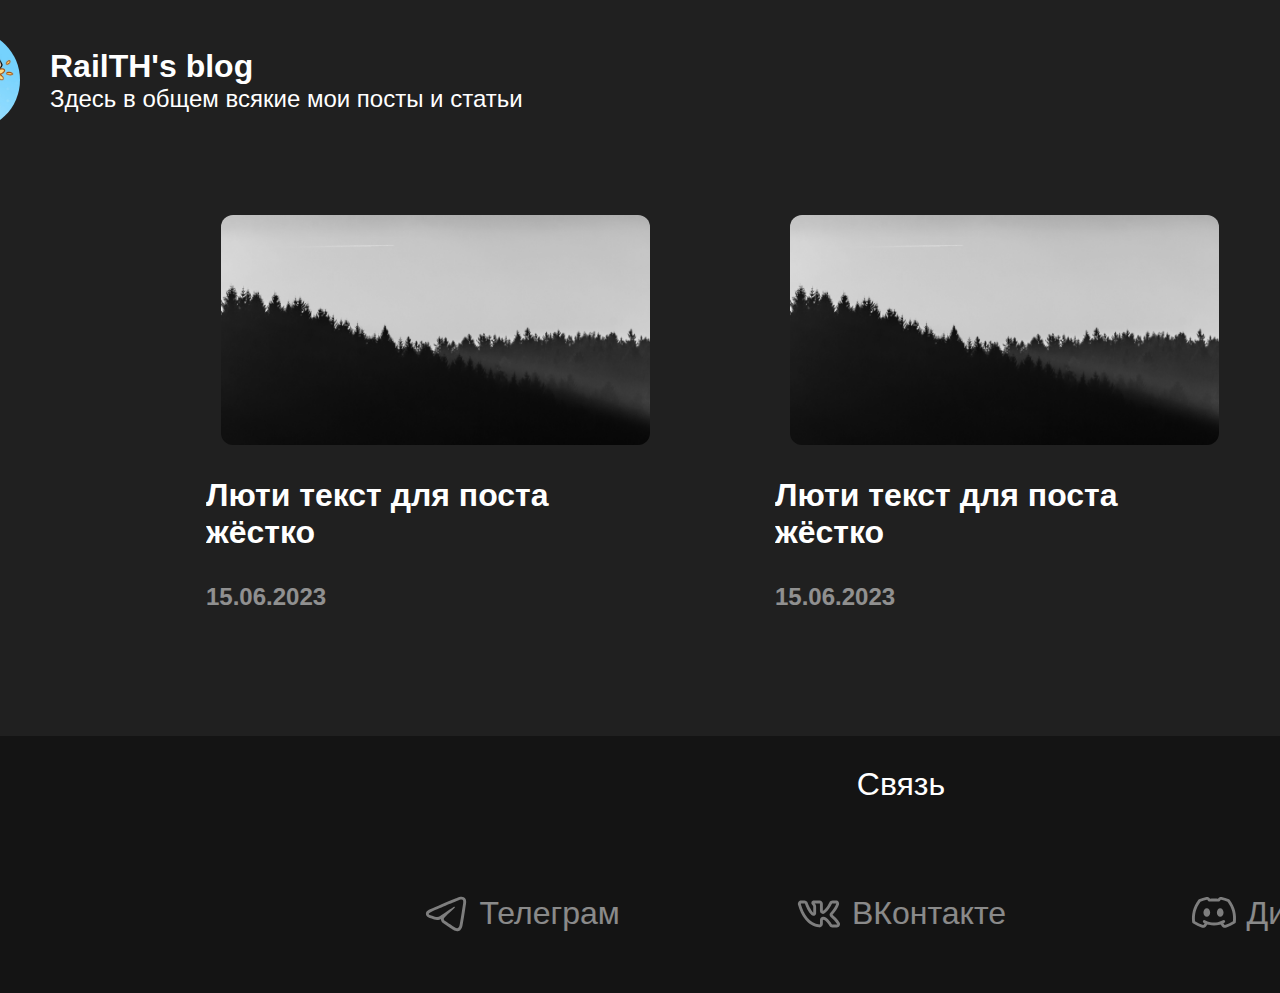
==== index.html @ 8813af27 "Абеме" ====
<!DOCTYPE html>
<html lang="en">
<head>
    <meta charset="UTF-8">
    <meta name="viewport" content="width=device-width, initial-scale=1.0">
    <title>RailTH's blog</title>
    <link rel="stylesheet" href="style.css">
</head>
<body>
    <header>
        <img src="img/r4BJJCx2vfQ.jpg" alt="characterAvatar">
        <div>
            <h1>
                <a href="index.html">
                    RailTH's blog
                </a>
            </h1>
            <h2>
                Здесь в общем всякие мои посты и статьи
            </h2>
        </div>
    </header>
    <main class="indexContent">
        <section>
            <a href="articlePage_1.html" target="_blank" class="article">
                <div class="imgContainer"></div>
                <div>
                    <h3>
                        Люти текст для поста жёстко
                    </h3>
                    <time datetime="2023-06-15">15.06.2023</time>
                </div>
            </a>
            <a href="" target="_blank" class="article">
                <div class="imgContainer"></div>
                <div>
                    <h3>
                        Люти текст для поста жёстко
                    </h3>
                    <time datetime="2023-06-15">15.06.2023</time>
                </div>
            </a>
        </section>
    </main>
    <footer>
        <section class="footerContainer">
            <div class="footerHeader">
                Связь
            </div>
            <section class="socialLinks_container">
                <a href="" class="socialLinks">
                    <svg xmlns="http://www.w3.org/2000/svg" viewBox="0 0 48 48" width="46" height="46" class="ico">
                        <path d="M39.175,10.016c1.687,0,2.131,1.276,1.632,4.272c-0.571,3.426-2.216,14.769-3.528,21.83 c-0.502,2.702-1.407,3.867-2.724,3.867c-0.724,0-1.572-0.352-2.546-0.995c-1.32-0.872-7.984-5.279-9.431-6.314 c-1.32-0.943-3.141-2.078-0.857-4.312c0.813-0.796,6.14-5.883,10.29-9.842c0.443-0.423,0.072-1.068-0.42-1.068 c-0.112,0-0.231,0.034-0.347,0.111c-5.594,3.71-13.351,8.859-14.338,9.53c-0.987,0.67-1.949,1.1-3.231,1.1 c-0.655,0-1.394-0.112-2.263-0.362c-1.943-0.558-3.84-1.223-4.579-1.477c-2.845-0.976-2.17-2.241,0.593-3.457 c11.078-4.873,25.413-10.815,27.392-11.637C36.746,10.461,38.178,10.016,39.175,10.016 M39.175,7.016L39.175,7.016 c-1.368,0-3.015,0.441-5.506,1.474L33.37,8.614C22.735,13.03,13.092,17.128,6.218,20.152c-1.074,0.473-4.341,1.91-4.214,4.916 c0.054,1.297,0.768,3.065,3.856,4.124l0.228,0.078c0.862,0.297,2.657,0.916,4.497,1.445c1.12,0.322,2.132,0.478,3.091,0.478 c1.664,0,2.953-0.475,3.961-1.028c-0.005,0.168-0.001,0.337,0.012,0.507c0.182,2.312,1.97,3.58,3.038,4.338l0.149,0.106 c1.577,1.128,8.714,5.843,9.522,6.376c1.521,1.004,2.894,1.491,4.199,1.491c2.052,0,4.703-1.096,5.673-6.318 c0.921-4.953,1.985-11.872,2.762-16.924c0.331-2.156,0.603-3.924,0.776-4.961c0.349-2.094,0.509-4.466-0.948-6.185 C42.208,7.875,41.08,7.016,39.175,7.016L39.175,7.016z" fill="#E7E7E7" class="path"/>
                    </svg>
                    Телеграм
                </a>
                <a href="" class="socialLinks">
                    <svg xmlns="http://www.w3.org/2000/svg" viewBox="0 0 48 48" width="46" height="46" class="ico">
                        <path d="M5.4355469 10.957031C3.1940971 10.957031 1.4873184 13.161086 2.1054688 15.328125C3.7149365 20.976871 6.1008234 26.508318 9.6621094 30.857422C13.223395 35.206526 18.039918 38.358951 24.199219 38.984375C26.249401 39.19239 28.017578 37.521139 28.017578 35.494141L28.017578 31.447266C28.017578 31.194748 28.190043 31.015308 28.386719 31.009766C28.423139 31.008896 28.452253 31.007813 28.470703 31.007812C29.178043 31.007812 30.631501 31.893981 31.908203 33.271484C33.184905 34.648988 34.314098 36.354273 34.857422 37.298828L34.857422 37.300781C35.472179 38.36767 36.617685 39.011719 37.835938 39.011719L42.708984 39.011719C45.135955 39.013519 46.759978 36.271923 45.572266 34.148438C43.707529 30.813171 39.987356 27.514403 38.126953 25.869141C41.535533 22.126008 43.795468 18.046772 44.796875 15.341797C45.552594 13.298086 43.994375 10.998047 41.796875 10.998047L38.318359 10.998047C36.806296 10.998047 35.396532 11.734785 34.820312 12.914062C32.113082 18.46169 29.699958 20.499254 28 21.966797L28 14.439453C28 12.561528 26.441788 11.013274 24.570312 11.009766L18.478516 11C16.538627 10.9976 15.335757 13.393494 16.498047 14.947266L17.673828 16.521484L17.675781 16.525391C17.877299 16.791881 17.984375 17.111197 17.984375 17.439453L17.984375 17.441406L18.007812 23.71875C15.584865 21.163426 12.952504 15.750557 12.158203 13.335938L12.158203 13.333984C11.694311 11.923494 10.359752 10.971123 8.8867188 10.966797L8.8847656 10.966797L5.4375 10.957031L5.4355469 10.957031 z M 5.4355469 13.957031L8.8789062 13.966797C9.0905592 13.967299 9.246215 14.081502 9.3085938 14.271484C10.294883 17.27072 12.886252 22.985249 16.171875 26.185547C17.025083 27.016776 18.277358 27.185277 19.248047 26.791016C20.218736 26.396755 21.009766 25.37501 21.009766 24.175781L21.009766 24.173828L20.984375 17.439453C20.984375 16.45867 20.663301 15.504844 20.074219 14.722656L20.072266 14.71875L19.535156 14.001953L24.564453 14.009766C24.827025 14.010278 25 14.181378 25 14.439453L25 22.042969C25 24.477717 28.066371 25.876634 29.910156 24.285156L29.912109 24.285156C31.602179 22.825279 34.592869 20.21974 37.515625 14.230469C37.583405 14.091748 37.524425 13.998047 38.318359 13.998047L41.796875 13.998047C41.999375 13.998047 42.058703 14.094497 41.982422 14.300781C41.131592 16.59902 38.960826 20.606819 35.742188 24.074219C34.750126 25.143099 34.79055 26.909155 35.912109 27.902344C37.670254 29.457435 41.507421 33.025544 42.953125 35.611328C43.085413 35.847842 42.985964 36.011922 42.710938 36.011719L37.835938 36.011719C37.668189 36.011719 37.530274 35.929849 37.457031 35.802734C36.807355 34.673289 35.615923 32.857918 34.109375 31.232422C32.602827 29.606926 30.809363 28.007812 28.470703 28.007812C28.404443 28.007812 28.350188 28.008705 28.308594 28.009766L28.304688 28.009766L28.302734 28.009766C26.44141 28.062226 25.017578 29.641784 25.017578 31.447266L25.017578 35.494141C25.017578 35.805142 24.777771 36.027985 24.501953 36C19.178253 35.459424 15.165636 32.844427 11.982422 28.957031C8.7992078 25.069635 6.5257666 19.895114 4.9902344 14.505859C4.9043844 14.204898 5.0889964 13.957031 5.4355469 13.957031 z" fill="#E7E7E7" class="path"/>
                    </svg>
                    ВКонтакте
                </a>
                <a href="" class="socialLinks">
                    <svg xmlns="http://www.w3.org/2000/svg" viewBox="0 0 48 48" width="46" height="46" class="ico">
                        <path d="M16.671875 7.2148438C16.486405 7.2190874 16.299581 7.2386152 16.113281 7.2734375C13.574331 7.7479578 10.975933 8.649134 8.3554688 9.7148438 A 1.50015 1.50015 0 0 0 7.7226562 10.201172C2.0175326 17.763657 0.3684573 25.710581 1.2402344 33.605469 A 1.50015 1.50015 0 0 0 1.9570312 34.726562C5.0443136 36.584848 8.2440569 38.215846 11.642578 39.337891C13.115662 39.823695 14.751851 39.27377 15.628906 37.992188L17.027344 35.945312C17.581741 36.085368 18.144758 36.213605 18.714844 36.328125C20.410438 36.733685 22.175039 36.957031 23.988281 36.957031C25.981196 36.957031 27.915944 36.694149 29.763672 36.207031C30.150613 36.12236 30.537903 36.039741 30.917969 35.943359L32.390625 38.035156C33.27394 39.291311 34.892743 39.826103 36.349609 39.345703C39.756167 38.223569 42.960978 36.588499 46.054688 34.726562 A 1.50015 1.50015 0 0 0 46.773438 33.605469C47.6452 25.71071 45.995291 17.763742 40.289062 10.201172 A 1.50015 1.50015 0 0 0 39.658203 9.7148438C37.037148 8.6478745 34.438942 7.7478833 31.900391 7.2734375C30.408472 6.9945742 28.892989 7.7176076 28.173828 9.0546875L28.15625 9.0878906C26.973043 8.9716886 25.763955 8.862565 24.005859 8.9023438C22.246769 8.8617578 21.039043 8.9711398 19.855469 9.0878906L19.837891 9.0546875C19.208719 7.8862268 17.970165 7.1851384 16.671875 7.2148438 z M 16.826172 10.216797C16.982233 10.235833 17.117055 10.3276 17.197266 10.476562L17.660156 11.335938 A 1.50015 1.50015 0 0 0 19.175781 12.111328C20.401057 11.950157 21.866217 11.849961 23.970703 11.900391 A 1.50015 1.50015 0 0 0 24.041016 11.900391C26.144782 11.850921 27.611838 11.951001 28.837891 12.111328 A 1.50015 1.50015 0 0 0 30.353516 11.335938L30.814453 10.476562C30.919293 10.281643 31.127575 10.18152 31.347656 10.222656C33.443438 10.61435 35.747401 11.417301 38.115234 12.363281C42.996223 18.995645 44.42905 25.642641 43.8125 32.535156C41.062959 34.147542 38.284264 35.549515 35.410156 36.496094C35.193022 36.567694 34.974435 36.496392 34.84375 36.310547L33.742188 34.746094C34.104612 34.573012 34.464659 34.394563 34.816406 34.203125 A 1.50015 1.50015 0 1 0 33.382812 31.568359C31.734964 32.4652 29.951905 33.12537 28.074219 33.523438C26.764025 33.745094 25.40575 33.885414 23.978516 33.914062C22.625605 33.886829 21.326145 33.761688 20.072266 33.560547C18.131495 33.167227 16.290693 32.492226 14.59375 31.568359 A 1.50015 1.50015 0 0 0 13.876953 31.375 A 1.50015 1.50015 0 0 0 13.160156 34.203125C13.506722 34.391805 13.86178 34.567432 14.21875 34.738281L13.152344 36.298828C13.023796 36.486666 12.802248 36.561303 12.583984 36.490234C9.7179766 35.544001 6.9431409 34.144986 4.2011719 32.537109C3.5842436 25.643997 5.0177769 18.996357 9.8984375 12.363281C12.266754 11.417839 14.568689 10.614274 16.664062 10.222656C16.719464 10.212301 16.774152 10.210452 16.826172 10.216797 z M 30.488281 18.966797C28.580281 18.966797 27.009766 21.007281 27.009766 23.488281C27.009766 25.969281 28.580281 28.009766 30.488281 28.009766C32.396281 28.009766 33.966797 25.969281 33.966797 23.488281C33.966797 21.007281 32.396281 18.966797 30.488281 18.966797 z M 16.488281 18.992188C14.562281 18.992188 12.976563 21.022281 12.976562 23.488281C12.976562 25.954281 14.562281 27.982422 16.488281 27.982422C18.414281 27.982422 19.998047 25.954281 19.998047 23.488281C19.998047 21.022281 18.414281 18.992187 16.488281 18.992188 z" fill="#E7E7E7" class="path"/>
                    </svg>
                    Дискорд
                </a>
            </section>
        </section>
    </footer>
</body>
</html>
---- style.css ----
body {
    margin: 0;
    background-color: #202020;
    display: flex;
    flex-direction: column;
    align-items: center;
    font-family: 'Open Sans', sans-serif;
    color: white;
}

header {
    display: flex;
    align-items: center;
    gap: 30px;
    width: 1440px;
    padding: 30px 30px 0 30px;
}

header img {
    border-radius: 50%;
    width: 100px;
    transition: 0.2s;
    cursor: pointer;
}

header img:hover {
    transform: scale(1.05);
}

h1 {
    font-size: 32px;
    margin: 0;
}

h2 {
    font-size: 24px;
    font-weight: 500;
    margin: 0;
}

.indexContent {
    height: 100%;
    width: 1440px;
    display: flex;
    flex-direction: column;
    align-items: center;
    gap: 60px;
    align-self: stretch;
    margin-left: auto;
    margin-right: auto;
    margin-top: 60px;
}

.articleContent {
    width: 1440px;
    margin-left: auto;
    margin-right: auto;
    display: flex;
    flex-direction: column;
    align-items: center;
    align-self: stretch;
}

.articleContent img {
    width: 100%;
    border-radius: 30px;
    margin: 30px 0 30px 0;
}

section {
    display: flex;
    justify-content: center;
    align-items: center;
    gap: 60px;
    flex: 1 0 0;
    align-self: stretch;
    padding: 0px 181px;
}

.article {
    display: flex;
    padding: 25px;
    flex-direction: column;
    justify-content: center;
    align-items: center;
    flex: 1 0 0;
    align-self: stretch;
    transition: 0.2s;
    cursor: pointer;
}

a {
    color: white;
    text-decoration: none;
}

.imgContainer {
    display: flex;
    width: 429px;
    height: 230px;
    background-image: url(img/1675449474_gas-kvas-com-p-fonovie-risunki-dlya-rabochego-stola-minim-10.jpg);
    background-size: cover;
    border-radius: 12px;
    background-repeat: no-repeat;
    align-self: stretch;
    margin-left: auto;
    margin-right: auto;
}

.article:hover {
    background-color: #3D3D3D;
    border-radius: 30px;
}

h3 {
    display: -webkit-box;
    -webkit-box-orient: vertical;
    -webkit-line-clamp: 2;
    align-self: stretch;
    overflow: hidden;
    text-overflow: ellipsis;
    font-style: normal;
    font-weight: 600;
    line-height: normal;
    font-size: 32px;
}

time {
    font-size: 24px;
    font-style: normal;
    font-weight: 600;
    line-height: normal;
    opacity: 0.5;
}

h4 {
    width: 100%;
    font-size: 64px;
    margin: 0 0 30px 0;
}

h5 {
    width: 100%;
    font-size: 32px;
    margin: 0 0 30px 0;
}

p {
    width: 100%;
    font-size: 24px;
    opacity: 0.8;
    margin: 0 0 30px 0;
}

footer {
    display: flex;
    flex-direction: column;
    justify-content: center;
    align-items: center;
    gap: 10px;
    flex: 1 0 0;
    align-self: stretch;
    background-color: #141414;
    position: relative;
    bottom: 0;
    margin-top: 100px;
    width: 100%;
}

.footerHeader {
    font-size: 32px;
}

.footerContainer {
    display: flex;
    flex-direction: column;
    width: 1440px;
    margin-top: 30px;
    margin-bottom: 30px;
}

.socialLinks {
    display: flex;
    padding: 27px 0px;
    justify-content: center;
    align-items: center;
    gap: 10px;
    flex: 1 0 0;
    align-self: stretch;
    opacity: 0.5;
    transition: 0.2s;
    font-size: 32px;
}

.socialLinks:hover {
    opacity: 1;
    border-radius: 30px;
    background-color: #3D3D3D;
}
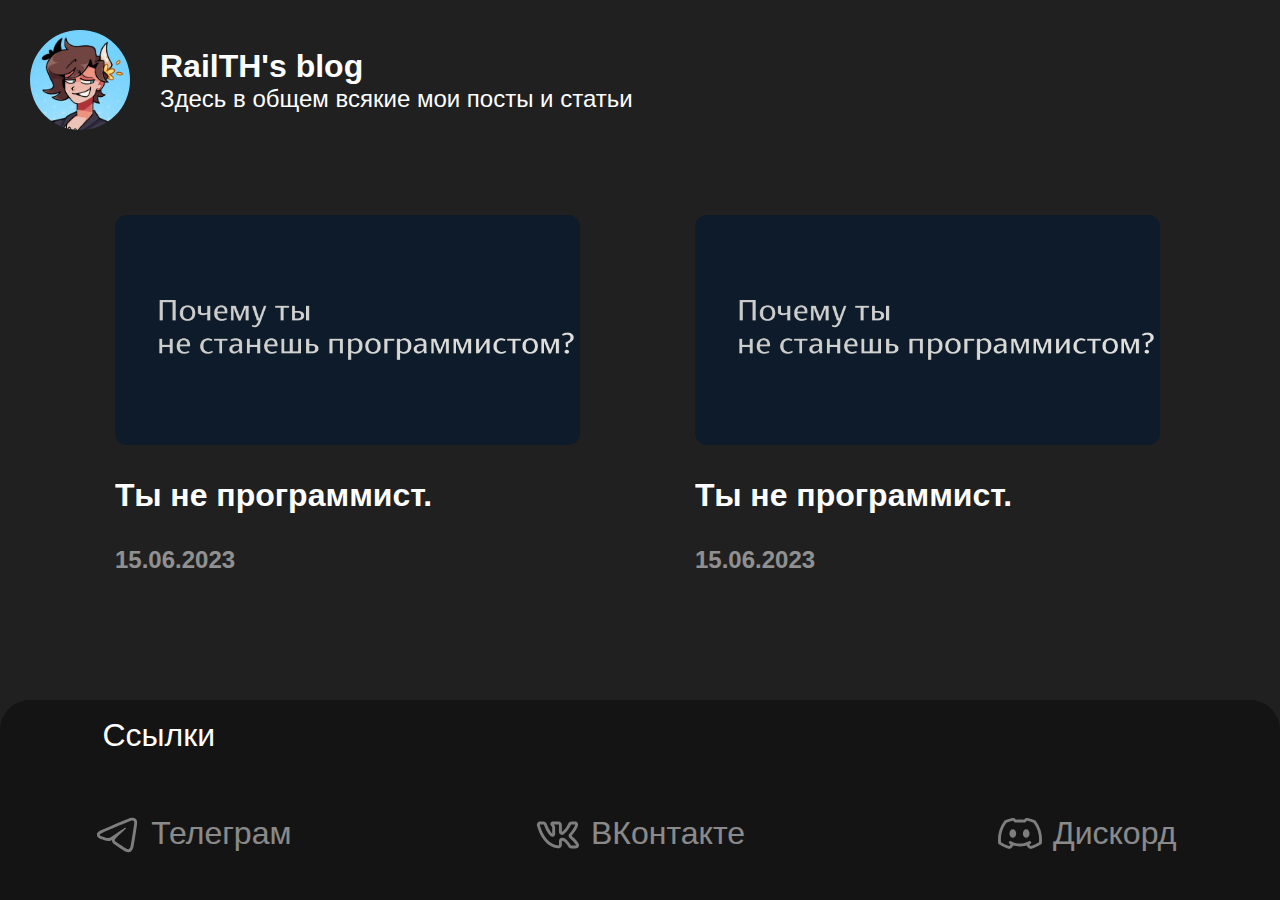
==== commit 4a437909: "Куча доработок" ====
--- a/index.html
+++ b/index.html
@@ -21,21 +21,21 @@
         </div>
     </header>
     <main class="indexContent">
-        <section>
+        <section class="articleRow">
             <a href="articlePage_1.html" target="_blank" class="article">
-                <div class="imgContainer"></div>
+                <img src="img/post_1.png" alt="postImg" class="articleImg">
                 <div>
                     <h3>
-                        Люти текст для поста жёстко
+                        Ты не программист.
                     </h3>
                     <time datetime="2023-06-15">15.06.2023</time>
                 </div>
             </a>
-            <a href="" target="_blank" class="article">
-                <div class="imgContainer"></div>
+            <a href="articlePage_1.html" target="_blank" class="article">
+                <img src="img/post_1.png" alt="postImg" class="articleImg">
                 <div>
                     <h3>
-                        Люти текст для поста жёстко
+                        Ты не программист.
                     </h3>
                     <time datetime="2023-06-15">15.06.2023</time>
                 </div>
@@ -45,7 +45,7 @@
     <footer>
         <section class="footerContainer">
             <div class="footerHeader">
-                Связь
+                Ссылки
             </div>
             <section class="socialLinks_container">
                 <a href="" class="socialLinks">
--- a/style.css
+++ b/style.css
@@ -1,4 +1,5 @@
 body {
+    height: 100vh;
     margin: 0;
     background-color: #202020;
     display: flex;
@@ -14,6 +15,7 @@
     gap: 30px;
     width: 1440px;
     padding: 30px 30px 0 30px;
+    box-sizing: border-box;
 }
 
 header img {
@@ -38,27 +40,30 @@
     margin: 0;
 }
 
+#searchField {
+    width: 1440px;
+    border: none;
+    outline: none;
+    height: 50px;
+}
+
 .indexContent {
-    height: 100%;
-    width: 1440px;
-    display: flex;
-    flex-direction: column;
-    align-items: center;
-    gap: 60px;
-    align-self: stretch;
+    height: 60vh;
+    min-width: 100%;
+    display: flex;
+    flex-direction: column;
+    align-items: center;
+    margin-top: 60px;
+    flex-wrap: wrap;
+}
+
+.articleContent {
+    width: 1440px;
     margin-left: auto;
     margin-right: auto;
-    margin-top: 60px;
-}
-
-.articleContent {
-    width: 1440px;
-    margin-left: auto;
-    margin-right: auto;
-    display: flex;
-    flex-direction: column;
-    align-items: center;
-    align-self: stretch;
+    display: flex;
+    flex-direction: column;
+    align-items: center;
 }
 
 .articleContent img {
@@ -67,26 +72,25 @@
     margin: 30px 0 30px 0;
 }
 
-section {
-    display: flex;
-    justify-content: center;
-    align-items: center;
+.articleRow {
+    display: flex;
+    width: 1440px;
+    justify-content: center;
+    flex-wrap: wrap;
     gap: 60px;
-    flex: 1 0 0;
-    align-self: stretch;
-    padding: 0px 181px;
 }
 
 .article {
     display: flex;
     padding: 25px;
-    flex-direction: column;
-    justify-content: center;
-    align-items: center;
-    flex: 1 0 0;
-    align-self: stretch;
+    box-sizing: border-box;
+    flex-direction: column;
+    justify-content: center;
+    align-items: start;
     transition: 0.2s;
     cursor: pointer;
+    min-width: 520px;
+    border-radius: 30px;
 }
 
 a {
@@ -94,11 +98,16 @@
     text-decoration: none;
 }
 
+.articleUrl {
+    text-decoration: underline;
+    text-decoration-color: white;
+}
+
 .imgContainer {
     display: flex;
-    width: 429px;
+    width: 99%;
     height: 230px;
-    background-image: url(img/1675449474_gas-kvas-com-p-fonovie-risunki-dlya-rabochego-stola-minim-10.jpg);
+    background-image: url(img/post_1.png);
     background-size: cover;
     border-radius: 12px;
     background-repeat: no-repeat;
@@ -107,9 +116,15 @@
     margin-right: auto;
 }
 
+.articleImg {
+    width: 99%;
+    height: 230px;
+    border-radius: 12px;
+}
+
 .article:hover {
     background-color: #3D3D3D;
-    border-radius: 30px;
+    transform: translateY(-15px);
 }
 
 h3 {
@@ -134,22 +149,25 @@
 }
 
 h4 {
-    width: 100%;
+    min-width: 100%;
     font-size: 64px;
     margin: 0 0 30px 0;
+    font-weight: 700;
 }
 
 h5 {
-    width: 100%;
+    min-width: 100%;
     font-size: 32px;
     margin: 0 0 30px 0;
+    font-weight: 600;
 }
 
 p {
-    width: 100%;
+    min-width: 100%;
     font-size: 24px;
     opacity: 0.8;
     margin: 0 0 30px 0;
+    line-height: 1.3;
 }
 
 footer {
@@ -157,26 +175,33 @@
     flex-direction: column;
     justify-content: center;
     align-items: center;
+    padding: 10px;
+    box-sizing: border-box;
     gap: 10px;
-    flex: 1 0 0;
-    align-self: stretch;
     background-color: #141414;
-    position: relative;
+    position: absolute;
+    border-radius: 30px 30px 0 0;
     bottom: 0;
-    margin-top: 100px;
-    width: 100%;
+    width: 100vw;
+    height: 200px;
 }
 
 .footerHeader {
     font-size: 32px;
+    padding-left: 8%;
+    box-sizing: border-box;
 }
 
 .footerContainer {
     display: flex;
     flex-direction: column;
-    width: 1440px;
-    margin-top: 30px;
-    margin-bottom: 30px;
+    gap: 30px;
+    width: 1440px;
+}
+
+.socialLinks_container {
+    display: flex;
+    gap: 60px;
 }
 
 .socialLinks {
@@ -196,4 +221,40 @@
     opacity: 1;
     border-radius: 30px;
     background-color: #3D3D3D;
+}
+
+@media (max-width: 1440px) {
+    .footerContainer {
+        width: 100vw;
+    }
+
+    .articleRow {
+        width: 100vw;
+    }
+
+    header {
+        width: 100vw;
+    }
+}
+
+@media (max-width: 1099px) {
+    .footerContainer {
+        width: 100vw;
+    }
+
+    .articleRow {
+        width: 100vw;
+    }
+
+    header {
+        width: 100vw;
+    }
+
+    .articleRow {
+        height: 100%;
+    }
+
+    .indexContent {
+        overflow-y: scroll;
+    }
 }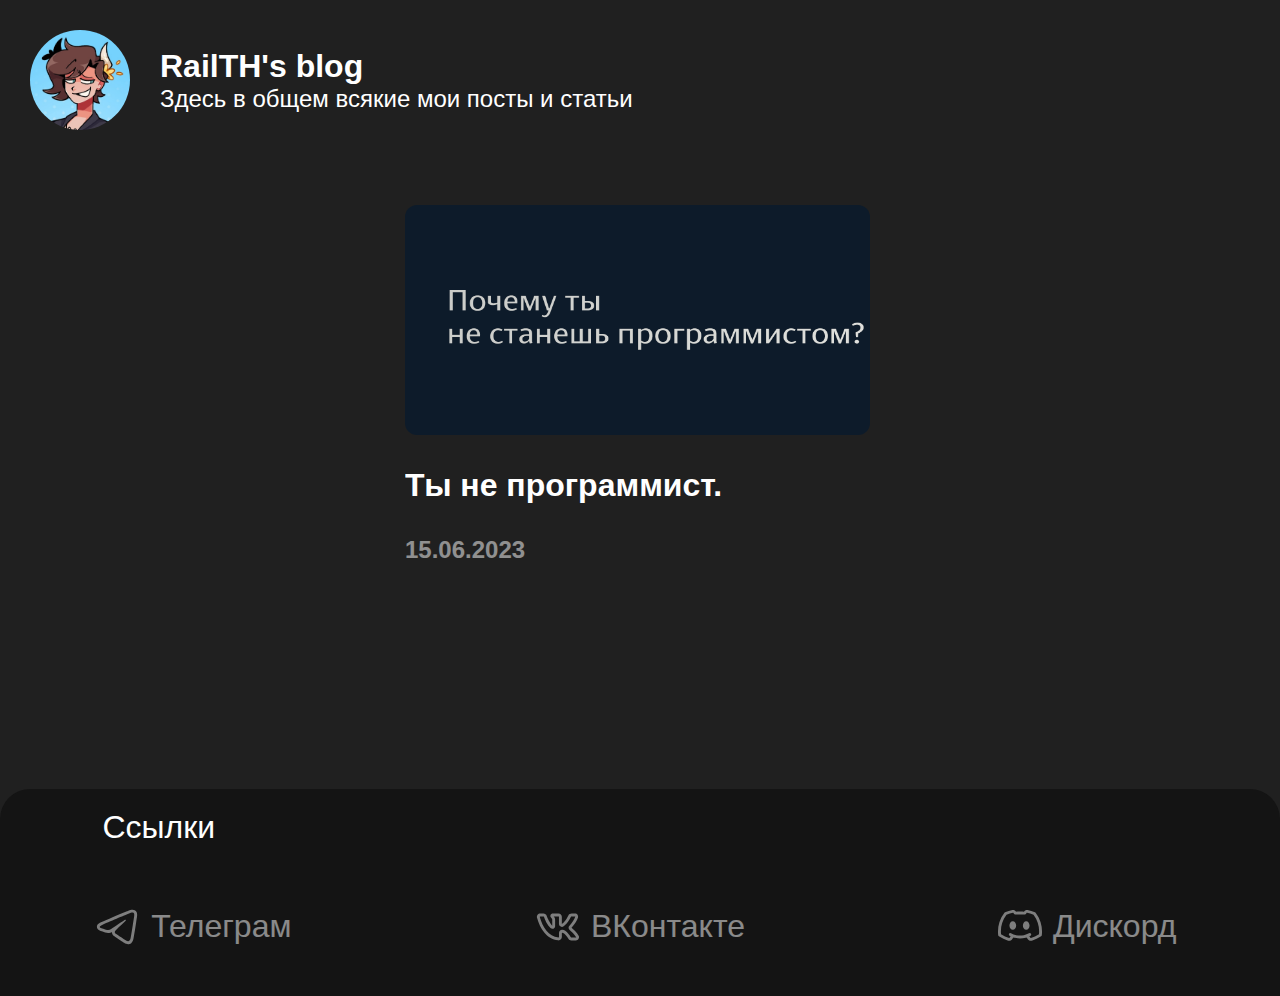
==== commit 70b063c5: "Ещё доработки (мейби финал)" ====
--- a/index.html
+++ b/index.html
@@ -22,15 +22,6 @@
     </header>
     <main class="indexContent">
         <section class="articleRow">
-            <a href="articlePage_1.html" target="_blank" class="article">
-                <img src="img/post_1.png" alt="postImg" class="articleImg">
-                <div>
-                    <h3>
-                        Ты не программист.
-                    </h3>
-                    <time datetime="2023-06-15">15.06.2023</time>
-                </div>
-            </a>
             <a href="articlePage_1.html" target="_blank" class="article">
                 <img src="img/post_1.png" alt="postImg" class="articleImg">
                 <div>
--- a/style.css
+++ b/style.css
@@ -48,13 +48,35 @@
 }
 
 .indexContent {
-    height: 60vh;
     min-width: 100%;
-    display: flex;
-    flex-direction: column;
-    align-items: center;
-    margin-top: 60px;
+    padding-top: 50px;
+    padding-bottom: 200px;
+    gap: 100px;
+    box-sizing: border-box;
+    display: flex;
+    flex-direction: row;
+    justify-content: center;
     flex-wrap: wrap;
+}
+
+.indexContent::-webkit-scrollbar {
+    width: 12px;
+    border-radius: 15px;
+    background-color: #1f1f1f;
+}
+    
+.indexContent::-webkit-scrollbar-track {
+    background-color: #1f1f1f;
+}
+    
+.indexContent::-webkit-scrollbar-thumb {
+    border-radius: 15px;
+    background-color: #3d3d3d;
+}
+
+.indexContent::-webkit-scrollbar-thumb:hover {
+    background-color: #141414;
+    transition: 0.1s;
 }
 
 .articleContent {
@@ -72,12 +94,16 @@
     margin: 30px 0 30px 0;
 }
 
+.articlePage-img {
+    width: 100%;
+}
+
 .articleRow {
     display: flex;
     width: 1440px;
     justify-content: center;
     flex-wrap: wrap;
-    gap: 60px;
+    gap: 150px;
 }
 
 .article {
@@ -93,14 +119,40 @@
     border-radius: 30px;
 }
 
+.backWard-btn {
+    display: flex;
+    margin-top: 50px;
+    margin-bottom: 10px;
+    border-radius: 20px;
+    width: 100%;
+    height: 70px;
+    justify-content: center;
+    align-items: center;
+    font-weight: bold;
+    transition: 0.2s;
+    background-color: #3D3D3D;
+    opacity: 0.5;
+}
+
+.backWard-btn:hover {
+    opacity: 1;
+    transform: translateY(-10px);
+}
+
 a {
     color: white;
     text-decoration: none;
 }
 
 .articleUrl {
+    display: inline-block;
+    transition: 0.2s;
+    text-decoration-color: white;
+}
+
+.articleUrl:hover {
     text-decoration: underline;
-    text-decoration-color: white;
+    transform: translateY(-2px);
 }
 
 .imgContainer {
@@ -149,21 +201,24 @@
 }
 
 h4 {
-    min-width: 100%;
     font-size: 64px;
+    width: 100%;
+    max-width: 100%;
     margin: 0 0 30px 0;
     font-weight: 700;
 }
 
 h5 {
-    min-width: 100%;
+    width: 100%;
+    max-width: 100%;
     font-size: 32px;
     margin: 0 0 30px 0;
     font-weight: 600;
 }
 
 p {
-    min-width: 100%;
+    width: 100%;
+    max-width: 100%;
     font-size: 24px;
     opacity: 0.8;
     margin: 0 0 30px 0;
@@ -175,15 +230,14 @@
     flex-direction: column;
     justify-content: center;
     align-items: center;
-    padding: 10px;
+    padding: 20px;
     box-sizing: border-box;
     gap: 10px;
     background-color: #141414;
-    position: absolute;
+    position: relative;
     border-radius: 30px 30px 0 0;
     bottom: 0;
-    width: 100vw;
-    height: 200px;
+    width: 100%;
 }
 
 .footerHeader {
@@ -228,16 +282,77 @@
         width: 100vw;
     }
 
+    .articleContent {
+        width: 100vw;
+        max-width: 100vw;
+    }
+
     .articleRow {
         width: 100vw;
     }
 
     header {
         width: 100vw;
+        max-width: 100vw;
+    }
+
+    .articlePage-img {
+        width: 100vw;
+        max-width: 100vw;
+    }
+
+    h4 {
+        width: 100vw;
+        max-width: 100vw;
+    }
+    
+    h5 {
+        width: 100vw;
+        max-width: 100vw;
+    }
+
+    p {
+        width: 100vw;
+        max-width: 100vw;
+    }
+
+    .backWard-btn {
+        width: 100vw;
+        max-width: 100vw;
     }
 }
 
 @media (max-width: 1099px) {
+    header {
+        width: 100vw;
+        max-width: 100vw;
+    }
+
+    .articlePage-img {
+        width: 100vw;
+        max-width: 100vw;
+    }
+
+    h4 {
+        width: 100vw;
+        max-width: 100vw;
+    }
+    
+    h5 {
+        width: 100vw;
+        max-width: 100vw;
+    }
+
+    p {
+        width: 100vw;
+        max-width: 100vw;
+    }
+
+    .backWard-btn {
+        width: 100vw;
+        max-width: 100vw;
+    }
+    
     .footerContainer {
         width: 100vw;
     }
@@ -245,16 +360,145 @@
     .articleRow {
         width: 100vw;
     }
-
+}
+
+@media (max-width: 752px) {
     header {
         width: 100vw;
+        max-width: 100vw;
+    }
+
+    .articlePage-img {
+        width: 100vw;
+        max-width: 100vw;
+    }
+
+    h4 {
+        width: 100vw;
+        max-width: 100vw;
+    }
+    
+    h5 {
+        width: 100vw;
+        max-width: 100vw;
+    }
+
+    p {
+        width: 100vw;
+        max-width: 100vw;
+    }
+
+    .backWard-btn {
+        width: 100vw;
+        max-width: 100vw;
+    }
+    
+    .footerContainer {
+        width: 100vw;
     }
 
     .articleRow {
-        height: 100%;
-    }
-
-    .indexContent {
-        overflow-y: scroll;
+        width: 100vw;
+    }
+    
+    .socialLinks_container {
+        flex-direction: column;
+        gap: 30px;
+    }
+}
+
+@media (max-width: 475px) {
+    header {
+        width: 100vw;
+        max-width: 100vw;
+    }
+
+    .articlePage-img {
+        width: 100vw;
+        max-width: 100vw;
+    }
+
+    h4 {
+        width: 100vw;
+        max-width: 100vw;
+        font-size: 44px;
+    }
+    
+    h5 {
+        width: 100vw;
+        max-width: 100vw;
+        font-size: 22px;
+    }
+
+    p {
+        width: 100vw;
+        max-width: 100vw;
+        font-size: 24px;
+    }
+
+    .backWard-btn {
+        width: 100vw;
+        max-width: 100vw;
+    }
+    
+    .footerContainer {
+        width: 100vw;
+    }
+
+    .articleRow {
+        width: 100vw;
+    }
+    
+    .socialLinks_container {
+        flex-direction: column;
+        gap: 30px;
+    }
+}
+
+@media (max-width: 320px) {
+    header {
+        width: 100vw;
+        max-width: 100vw;
+    }
+
+    .articlePage-img {
+        width: 100vw;
+        max-width: 100vw;
+    }
+
+    h4 {
+        width: 100vw;
+        max-width: 100vw;
+        font-size: 44px;
+    }
+    
+    h5 {
+        width: 100vw;
+        max-width: 100vw;
+        font-size: 22px;
+    }
+
+    p {
+        width: 100vw;
+        max-width: 100vw;
+        font-size: 24px;
+    }
+
+    .backWard-btn {
+        width: 100vw;
+        max-width: 100vw;
+    }
+    
+    .footerContainer {
+        width: 100vw;
+    }
+
+    .articleRow {
+        width: 100vw;
+    }
+    
+    .socialLinks_container {
+        flex-direction: column;
+        gap: 30px;
     }
 }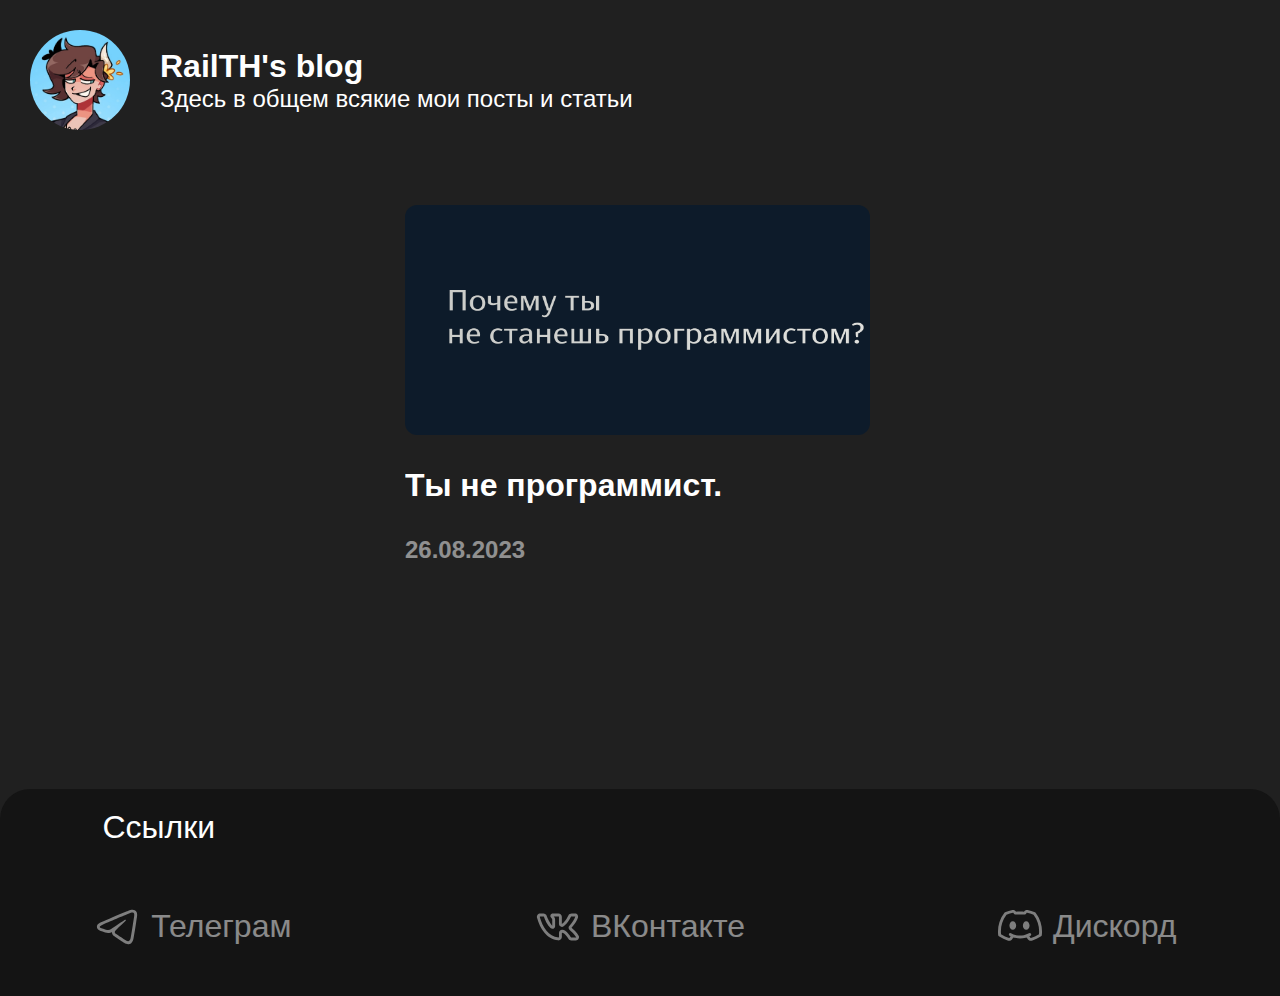
==== commit b74f6b74: "Доработка страницы поста" ====
--- a/index.html
+++ b/index.html
@@ -28,7 +28,7 @@
                     <h3>
                         Ты не программист.
                     </h3>
-                    <time datetime="2023-06-15">15.06.2023</time>
+                    <time datetime="2023-06-15">26.08.2023</time>
                 </div>
             </a>
         </section>
--- a/style.css
+++ b/style.css
@@ -269,12 +269,13 @@
     opacity: 0.5;
     transition: 0.2s;
     font-size: 32px;
+    border-radius: 30px;
 }
 
 .socialLinks:hover {
     opacity: 1;
-    border-radius: 30px;
     background-color: #3D3D3D;
+    transform: translateY(-15px);
 }
 
 @media (max-width: 1440px) {
@@ -283,8 +284,8 @@
     }
 
     .articleContent {
-        width: 100vw;
-        max-width: 100vw;
+        width: 95vw;
+        max-width: 95vw;
     }
 
     .articleRow {
@@ -302,23 +303,23 @@
     }
 
     h4 {
-        width: 100vw;
-        max-width: 100vw;
+        width: 95vw;
+        max-width: 95vw;
     }
     
     h5 {
-        width: 100vw;
-        max-width: 100vw;
+        width: 95vw;
+        max-width: 95vw;
     }
 
     p {
-        width: 100vw;
-        max-width: 100vw;
+        width: 95vw;
+        max-width: 95vw;
     }
 
     .backWard-btn {
-        width: 100vw;
-        max-width: 100vw;
+        width: 95vw;
+        max-width: 95vw;
     }
 }
 
@@ -334,23 +335,23 @@
     }
 
     h4 {
-        width: 100vw;
-        max-width: 100vw;
+        width: 95vw;
+        max-width: 95vw;
     }
     
     h5 {
-        width: 100vw;
-        max-width: 100vw;
+        width: 95vw;
+        max-width: 95vw;
     }
 
     p {
-        width: 100vw;
-        max-width: 100vw;
+        width: 95vw;
+        max-width: 95vw;
     }
 
     .backWard-btn {
-        width: 100vw;
-        max-width: 100vw;
+        width: 95vw;
+        max-width: 95vw;
     }
     
     .footerContainer {
@@ -374,23 +375,23 @@
     }
 
     h4 {
-        width: 100vw;
-        max-width: 100vw;
+        width: 95vw;
+        max-width: 95vw;
     }
     
     h5 {
-        width: 100vw;
-        max-width: 100vw;
+        width: 95vw;
+        max-width: 95vw;
     }
 
     p {
-        width: 100vw;
-        max-width: 100vw;
+        width: 95vw;
+        max-width: 95vw;
     }
 
     .backWard-btn {
-        width: 100vw;
-        max-width: 100vw;
+        width: 95vw;
+        max-width: 95vw;
     }
     
     .footerContainer {
@@ -399,6 +400,7 @@
 
     .articleRow {
         width: 100vw;
+        max-width: 100vw;
     }
     
     .socialLinks_container {
@@ -407,6 +409,36 @@
     }
 }
 
+@media (max-width: 520px) {
+    .article {
+        min-width: 100%;
+        width: 100%;
+    }
+
+    .articleImg {
+        height: auto;
+        aspect-ratio: 16/9;
+    }
+
+    h4 {
+        width: 95vw;
+        max-width: 95vw;
+        font-size: 44px;
+    }
+    
+    h5 {
+        width: 95vw;
+        max-width: 95vw;
+        font-size: 24px;
+    }
+
+    p {
+        width: 95vw;
+        max-width: 95vw;
+        font-size: 22px
+    }
+}
+
 @media (max-width: 475px) {
     header {
         width: 100vw;
@@ -419,26 +451,24 @@
     }
 
     h4 {
-        width: 100vw;
-        max-width: 100vw;
-        font-size: 44px;
+        width: 95vw;
+        max-width: 95vw;
+        font-size: 32px;
     }
     
     h5 {
-        width: 100vw;
-        max-width: 100vw;
-        font-size: 22px;
+        width: 95vw;
+        max-width: 95vw;
     }
 
     p {
-        width: 100vw;
-        max-width: 100vw;
-        font-size: 24px;
+        width: 95vw;
+        max-width: 95vw;
     }
 
     .backWard-btn {
-        width: 100vw;
-        max-width: 100vw;
+        width: 95vw;
+        max-width: 95vw;
     }
     
     .footerContainer {
@@ -453,6 +483,14 @@
         flex-direction: column;
         gap: 30px;
     }
+
+    h1 {
+        font-size: 22px;
+    }
+
+    h2 {
+        font-size: 16px;
+    }
 }
 
 @media (max-width: 320px) {
@@ -467,26 +505,23 @@
     }
 
     h4 {
-        width: 100vw;
-        max-width: 100vw;
-        font-size: 44px;
+        width: 95vw;
+        max-width: 95vw;
     }
     
     h5 {
-        width: 100vw;
-        max-width: 100vw;
-        font-size: 22px;
+        width: 95vw;
+        max-width: 95vw;
     }
 
     p {
-        width: 100vw;
-        max-width: 100vw;
-        font-size: 24px;
+        width: 95vw;
+        max-width: 95vw;
     }
 
     .backWard-btn {
-        width: 100vw;
-        max-width: 100vw;
+        width: 95vw;
+        max-width: 95vw;
     }
     
     .footerContainer {
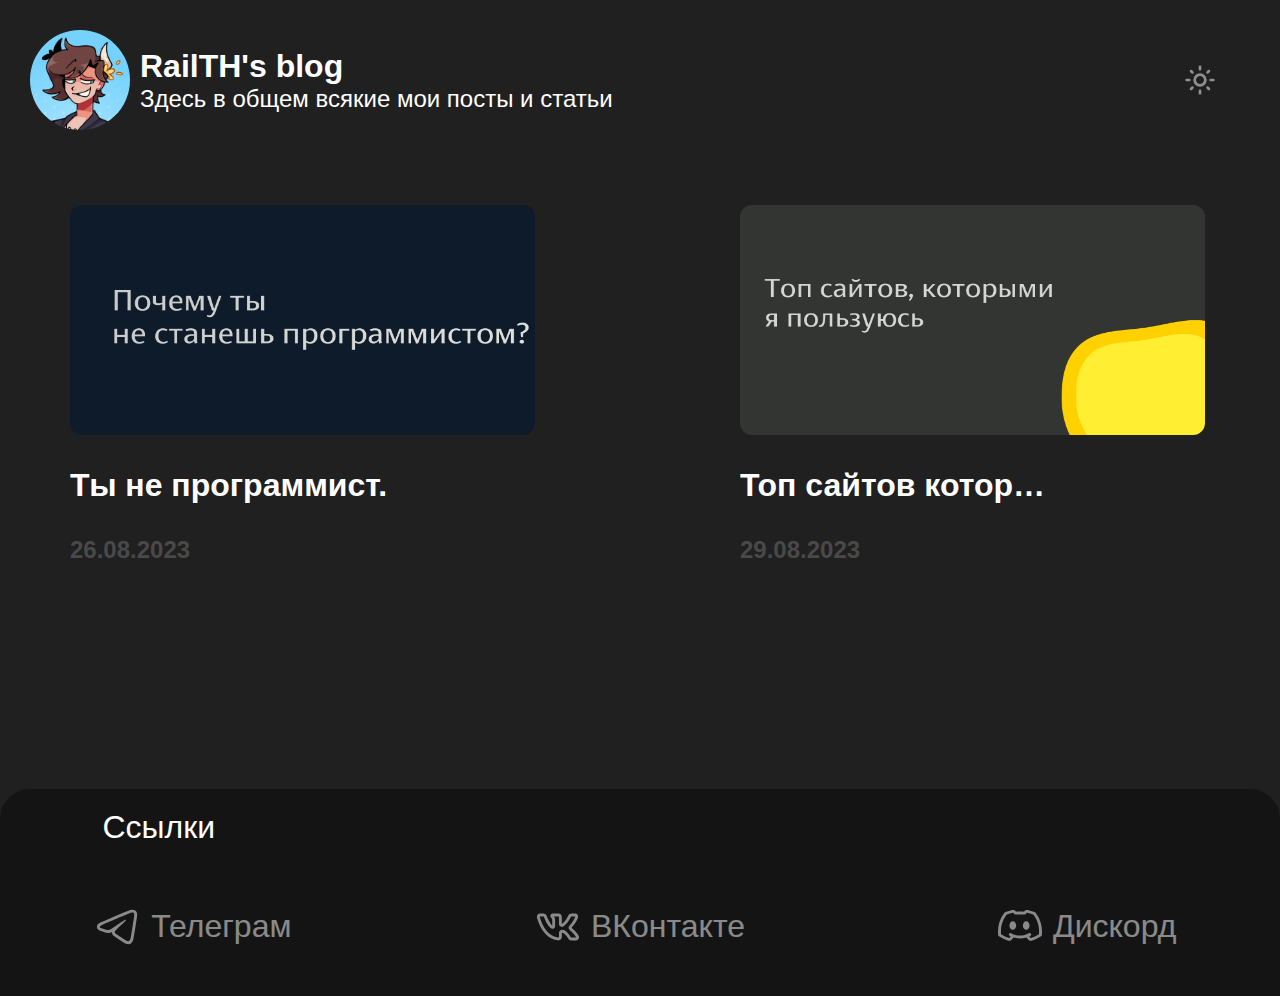
==== commit d3fd0a6a: "Обновление" ====
--- a/index.html
+++ b/index.html
@@ -8,27 +8,43 @@
 </head>
 <body>
     <header>
-        <img src="img/r4BJJCx2vfQ.jpg" alt="characterAvatar">
-        <div>
-            <h1>
-                <a href="index.html">
-                    RailTH's blog
-                </a>
-            </h1>
-            <h2>
-                Здесь в общем всякие мои посты и статьи
-            </h2>
-        </div>
+        <section class="headerContainer">
+            <img src="img/r4BJJCx2vfQ.jpg" alt="characterAvatar">
+            <div>
+                <h1>
+                    <a href="index.html">
+                        RailTH's blog
+                    </a>
+                </h1>
+                <h2>
+                    Здесь в общем всякие мои посты и статьи
+                </h2>
+            </div>
+        </section>
+        <button class="themeToggle-button themeToggleDark">
+            <svg xmlns="http://www.w3.org/2000/svg" height="32" viewBox="0 -960 960 960" width="32">
+                <path d="M480-360q50 0 85-35t35-85q0-50-35-85t-85-35q-50 0-85 35t-35 85q0 50 35 85t85 35Zm0 80q-83 0-141.5-58.5T280-480q0-83 58.5-141.5T480-680q83 0 141.5 58.5T680-480q0 83-58.5 141.5T480-280ZM80-440q-17 0-28.5-11.5T40-480q0-17 11.5-28.5T80-520h80q17 0 28.5 11.5T200-480q0 17-11.5 28.5T160-440H80Zm720 0q-17 0-28.5-11.5T760-480q0-17 11.5-28.5T800-520h80q17 0 28.5 11.5T920-480q0 17-11.5 28.5T880-440h-80ZM480-760q-17 0-28.5-11.5T440-800v-80q0-17 11.5-28.5T480-920q17 0 28.5 11.5T520-880v80q0 17-11.5 28.5T480-760Zm0 720q-17 0-28.5-11.5T440-80v-80q0-17 11.5-28.5T480-200q17 0 28.5 11.5T520-160v80q0 17-11.5 28.5T480-40ZM226-678l-43-42q-12-11-11.5-28t11.5-29q12-12 29-12t28 12l42 43q11 12 11 28t-11 28q-11 12-27.5 11.5T226-678Zm494 495-42-43q-11-12-11-28.5t11-27.5q11-12 27.5-11.5T734-282l43 42q12 11 11.5 28T777-183q-12 12-29 12t-28-12Zm-42-495q-12-11-11.5-27.5T678-734l42-43q11-12 28-11.5t29 11.5q12 12 12 29t-12 28l-43 42q-12 11-28 11t-28-11ZM183-183q-12-12-12-29t12-28l43-42q12-11 28.5-11t27.5 11q12 11 11.5 27.5T282-226l-42 43q-11 12-28 11.5T183-183Zm297-297Z" fill="#fff" class="themeToggle-path"/>
+            </svg>
+        </button>
     </header>
     <main class="indexContent">
         <section class="articleRow">
-            <a href="articlePage_1.html" target="_blank" class="article">
+            <a href="articlePage_1.html" target="_blank" class="article articleDark">
                 <img src="img/post_1.png" alt="postImg" class="articleImg">
                 <div>
                     <h3>
                         Ты не программист.
                     </h3>
                     <time datetime="2023-06-15">26.08.2023</time>
+                </div>
+            </a>
+            <a href="articlePage_2.html" target="_blank" class="article articleDark">
+                <img src="img/post_2.png" alt="postImg" class="articleImg">
+                <div>
+                    <h3>
+                        Топ сайтов которыми я пользуюсь
+                    </h3>
+                    <time datetime="2023-06-15">29.08.2023</time>
                 </div>
             </a>
         </section>
@@ -41,24 +57,25 @@
             <section class="socialLinks_container">
                 <a href="" class="socialLinks">
                     <svg xmlns="http://www.w3.org/2000/svg" viewBox="0 0 48 48" width="46" height="46" class="ico">
-                        <path d="M39.175,10.016c1.687,0,2.131,1.276,1.632,4.272c-0.571,3.426-2.216,14.769-3.528,21.83 c-0.502,2.702-1.407,3.867-2.724,3.867c-0.724,0-1.572-0.352-2.546-0.995c-1.32-0.872-7.984-5.279-9.431-6.314 c-1.32-0.943-3.141-2.078-0.857-4.312c0.813-0.796,6.14-5.883,10.29-9.842c0.443-0.423,0.072-1.068-0.42-1.068 c-0.112,0-0.231,0.034-0.347,0.111c-5.594,3.71-13.351,8.859-14.338,9.53c-0.987,0.67-1.949,1.1-3.231,1.1 c-0.655,0-1.394-0.112-2.263-0.362c-1.943-0.558-3.84-1.223-4.579-1.477c-2.845-0.976-2.17-2.241,0.593-3.457 c11.078-4.873,25.413-10.815,27.392-11.637C36.746,10.461,38.178,10.016,39.175,10.016 M39.175,7.016L39.175,7.016 c-1.368,0-3.015,0.441-5.506,1.474L33.37,8.614C22.735,13.03,13.092,17.128,6.218,20.152c-1.074,0.473-4.341,1.91-4.214,4.916 c0.054,1.297,0.768,3.065,3.856,4.124l0.228,0.078c0.862,0.297,2.657,0.916,4.497,1.445c1.12,0.322,2.132,0.478,3.091,0.478 c1.664,0,2.953-0.475,3.961-1.028c-0.005,0.168-0.001,0.337,0.012,0.507c0.182,2.312,1.97,3.58,3.038,4.338l0.149,0.106 c1.577,1.128,8.714,5.843,9.522,6.376c1.521,1.004,2.894,1.491,4.199,1.491c2.052,0,4.703-1.096,5.673-6.318 c0.921-4.953,1.985-11.872,2.762-16.924c0.331-2.156,0.603-3.924,0.776-4.961c0.349-2.094,0.509-4.466-0.948-6.185 C42.208,7.875,41.08,7.016,39.175,7.016L39.175,7.016z" fill="#E7E7E7" class="path"/>
+                        <path d="M39.175,10.016c1.687,0,2.131,1.276,1.632,4.272c-0.571,3.426-2.216,14.769-3.528,21.83 c-0.502,2.702-1.407,3.867-2.724,3.867c-0.724,0-1.572-0.352-2.546-0.995c-1.32-0.872-7.984-5.279-9.431-6.314 c-1.32-0.943-3.141-2.078-0.857-4.312c0.813-0.796,6.14-5.883,10.29-9.842c0.443-0.423,0.072-1.068-0.42-1.068 c-0.112,0-0.231,0.034-0.347,0.111c-5.594,3.71-13.351,8.859-14.338,9.53c-0.987,0.67-1.949,1.1-3.231,1.1 c-0.655,0-1.394-0.112-2.263-0.362c-1.943-0.558-3.84-1.223-4.579-1.477c-2.845-0.976-2.17-2.241,0.593-3.457 c11.078-4.873,25.413-10.815,27.392-11.637C36.746,10.461,38.178,10.016,39.175,10.016 M39.175,7.016L39.175,7.016 c-1.368,0-3.015,0.441-5.506,1.474L33.37,8.614C22.735,13.03,13.092,17.128,6.218,20.152c-1.074,0.473-4.341,1.91-4.214,4.916 c0.054,1.297,0.768,3.065,3.856,4.124l0.228,0.078c0.862,0.297,2.657,0.916,4.497,1.445c1.12,0.322,2.132,0.478,3.091,0.478 c1.664,0,2.953-0.475,3.961-1.028c-0.005,0.168-0.001,0.337,0.012,0.507c0.182,2.312,1.97,3.58,3.038,4.338l0.149,0.106 c1.577,1.128,8.714,5.843,9.522,6.376c1.521,1.004,2.894,1.491,4.199,1.491c2.052,0,4.703-1.096,5.673-6.318 c0.921-4.953,1.985-11.872,2.762-16.924c0.331-2.156,0.603-3.924,0.776-4.961c0.349-2.094,0.509-4.466-0.948-6.185 C42.208,7.875,41.08,7.016,39.175,7.016L39.175,7.016z" fill="white" class="path"/>
                     </svg>
                     Телеграм
                 </a>
                 <a href="" class="socialLinks">
                     <svg xmlns="http://www.w3.org/2000/svg" viewBox="0 0 48 48" width="46" height="46" class="ico">
-                        <path d="M5.4355469 10.957031C3.1940971 10.957031 1.4873184 13.161086 2.1054688 15.328125C3.7149365 20.976871 6.1008234 26.508318 9.6621094 30.857422C13.223395 35.206526 18.039918 38.358951 24.199219 38.984375C26.249401 39.19239 28.017578 37.521139 28.017578 35.494141L28.017578 31.447266C28.017578 31.194748 28.190043 31.015308 28.386719 31.009766C28.423139 31.008896 28.452253 31.007813 28.470703 31.007812C29.178043 31.007812 30.631501 31.893981 31.908203 33.271484C33.184905 34.648988 34.314098 36.354273 34.857422 37.298828L34.857422 37.300781C35.472179 38.36767 36.617685 39.011719 37.835938 39.011719L42.708984 39.011719C45.135955 39.013519 46.759978 36.271923 45.572266 34.148438C43.707529 30.813171 39.987356 27.514403 38.126953 25.869141C41.535533 22.126008 43.795468 18.046772 44.796875 15.341797C45.552594 13.298086 43.994375 10.998047 41.796875 10.998047L38.318359 10.998047C36.806296 10.998047 35.396532 11.734785 34.820312 12.914062C32.113082 18.46169 29.699958 20.499254 28 21.966797L28 14.439453C28 12.561528 26.441788 11.013274 24.570312 11.009766L18.478516 11C16.538627 10.9976 15.335757 13.393494 16.498047 14.947266L17.673828 16.521484L17.675781 16.525391C17.877299 16.791881 17.984375 17.111197 17.984375 17.439453L17.984375 17.441406L18.007812 23.71875C15.584865 21.163426 12.952504 15.750557 12.158203 13.335938L12.158203 13.333984C11.694311 11.923494 10.359752 10.971123 8.8867188 10.966797L8.8847656 10.966797L5.4375 10.957031L5.4355469 10.957031 z M 5.4355469 13.957031L8.8789062 13.966797C9.0905592 13.967299 9.246215 14.081502 9.3085938 14.271484C10.294883 17.27072 12.886252 22.985249 16.171875 26.185547C17.025083 27.016776 18.277358 27.185277 19.248047 26.791016C20.218736 26.396755 21.009766 25.37501 21.009766 24.175781L21.009766 24.173828L20.984375 17.439453C20.984375 16.45867 20.663301 15.504844 20.074219 14.722656L20.072266 14.71875L19.535156 14.001953L24.564453 14.009766C24.827025 14.010278 25 14.181378 25 14.439453L25 22.042969C25 24.477717 28.066371 25.876634 29.910156 24.285156L29.912109 24.285156C31.602179 22.825279 34.592869 20.21974 37.515625 14.230469C37.583405 14.091748 37.524425 13.998047 38.318359 13.998047L41.796875 13.998047C41.999375 13.998047 42.058703 14.094497 41.982422 14.300781C41.131592 16.59902 38.960826 20.606819 35.742188 24.074219C34.750126 25.143099 34.79055 26.909155 35.912109 27.902344C37.670254 29.457435 41.507421 33.025544 42.953125 35.611328C43.085413 35.847842 42.985964 36.011922 42.710938 36.011719L37.835938 36.011719C37.668189 36.011719 37.530274 35.929849 37.457031 35.802734C36.807355 34.673289 35.615923 32.857918 34.109375 31.232422C32.602827 29.606926 30.809363 28.007812 28.470703 28.007812C28.404443 28.007812 28.350188 28.008705 28.308594 28.009766L28.304688 28.009766L28.302734 28.009766C26.44141 28.062226 25.017578 29.641784 25.017578 31.447266L25.017578 35.494141C25.017578 35.805142 24.777771 36.027985 24.501953 36C19.178253 35.459424 15.165636 32.844427 11.982422 28.957031C8.7992078 25.069635 6.5257666 19.895114 4.9902344 14.505859C4.9043844 14.204898 5.0889964 13.957031 5.4355469 13.957031 z" fill="#E7E7E7" class="path"/>
+                        <path d="M5.4355469 10.957031C3.1940971 10.957031 1.4873184 13.161086 2.1054688 15.328125C3.7149365 20.976871 6.1008234 26.508318 9.6621094 30.857422C13.223395 35.206526 18.039918 38.358951 24.199219 38.984375C26.249401 39.19239 28.017578 37.521139 28.017578 35.494141L28.017578 31.447266C28.017578 31.194748 28.190043 31.015308 28.386719 31.009766C28.423139 31.008896 28.452253 31.007813 28.470703 31.007812C29.178043 31.007812 30.631501 31.893981 31.908203 33.271484C33.184905 34.648988 34.314098 36.354273 34.857422 37.298828L34.857422 37.300781C35.472179 38.36767 36.617685 39.011719 37.835938 39.011719L42.708984 39.011719C45.135955 39.013519 46.759978 36.271923 45.572266 34.148438C43.707529 30.813171 39.987356 27.514403 38.126953 25.869141C41.535533 22.126008 43.795468 18.046772 44.796875 15.341797C45.552594 13.298086 43.994375 10.998047 41.796875 10.998047L38.318359 10.998047C36.806296 10.998047 35.396532 11.734785 34.820312 12.914062C32.113082 18.46169 29.699958 20.499254 28 21.966797L28 14.439453C28 12.561528 26.441788 11.013274 24.570312 11.009766L18.478516 11C16.538627 10.9976 15.335757 13.393494 16.498047 14.947266L17.673828 16.521484L17.675781 16.525391C17.877299 16.791881 17.984375 17.111197 17.984375 17.439453L17.984375 17.441406L18.007812 23.71875C15.584865 21.163426 12.952504 15.750557 12.158203 13.335938L12.158203 13.333984C11.694311 11.923494 10.359752 10.971123 8.8867188 10.966797L8.8847656 10.966797L5.4375 10.957031L5.4355469 10.957031 z M 5.4355469 13.957031L8.8789062 13.966797C9.0905592 13.967299 9.246215 14.081502 9.3085938 14.271484C10.294883 17.27072 12.886252 22.985249 16.171875 26.185547C17.025083 27.016776 18.277358 27.185277 19.248047 26.791016C20.218736 26.396755 21.009766 25.37501 21.009766 24.175781L21.009766 24.173828L20.984375 17.439453C20.984375 16.45867 20.663301 15.504844 20.074219 14.722656L20.072266 14.71875L19.535156 14.001953L24.564453 14.009766C24.827025 14.010278 25 14.181378 25 14.439453L25 22.042969C25 24.477717 28.066371 25.876634 29.910156 24.285156L29.912109 24.285156C31.602179 22.825279 34.592869 20.21974 37.515625 14.230469C37.583405 14.091748 37.524425 13.998047 38.318359 13.998047L41.796875 13.998047C41.999375 13.998047 42.058703 14.094497 41.982422 14.300781C41.131592 16.59902 38.960826 20.606819 35.742188 24.074219C34.750126 25.143099 34.79055 26.909155 35.912109 27.902344C37.670254 29.457435 41.507421 33.025544 42.953125 35.611328C43.085413 35.847842 42.985964 36.011922 42.710938 36.011719L37.835938 36.011719C37.668189 36.011719 37.530274 35.929849 37.457031 35.802734C36.807355 34.673289 35.615923 32.857918 34.109375 31.232422C32.602827 29.606926 30.809363 28.007812 28.470703 28.007812C28.404443 28.007812 28.350188 28.008705 28.308594 28.009766L28.304688 28.009766L28.302734 28.009766C26.44141 28.062226 25.017578 29.641784 25.017578 31.447266L25.017578 35.494141C25.017578 35.805142 24.777771 36.027985 24.501953 36C19.178253 35.459424 15.165636 32.844427 11.982422 28.957031C8.7992078 25.069635 6.5257666 19.895114 4.9902344 14.505859C4.9043844 14.204898 5.0889964 13.957031 5.4355469 13.957031 z" fill="white" class="path"/>
                     </svg>
                     ВКонтакте
                 </a>
                 <a href="" class="socialLinks">
                     <svg xmlns="http://www.w3.org/2000/svg" viewBox="0 0 48 48" width="46" height="46" class="ico">
-                        <path d="M16.671875 7.2148438C16.486405 7.2190874 16.299581 7.2386152 16.113281 7.2734375C13.574331 7.7479578 10.975933 8.649134 8.3554688 9.7148438 A 1.50015 1.50015 0 0 0 7.7226562 10.201172C2.0175326 17.763657 0.3684573 25.710581 1.2402344 33.605469 A 1.50015 1.50015 0 0 0 1.9570312 34.726562C5.0443136 36.584848 8.2440569 38.215846 11.642578 39.337891C13.115662 39.823695 14.751851 39.27377 15.628906 37.992188L17.027344 35.945312C17.581741 36.085368 18.144758 36.213605 18.714844 36.328125C20.410438 36.733685 22.175039 36.957031 23.988281 36.957031C25.981196 36.957031 27.915944 36.694149 29.763672 36.207031C30.150613 36.12236 30.537903 36.039741 30.917969 35.943359L32.390625 38.035156C33.27394 39.291311 34.892743 39.826103 36.349609 39.345703C39.756167 38.223569 42.960978 36.588499 46.054688 34.726562 A 1.50015 1.50015 0 0 0 46.773438 33.605469C47.6452 25.71071 45.995291 17.763742 40.289062 10.201172 A 1.50015 1.50015 0 0 0 39.658203 9.7148438C37.037148 8.6478745 34.438942 7.7478833 31.900391 7.2734375C30.408472 6.9945742 28.892989 7.7176076 28.173828 9.0546875L28.15625 9.0878906C26.973043 8.9716886 25.763955 8.862565 24.005859 8.9023438C22.246769 8.8617578 21.039043 8.9711398 19.855469 9.0878906L19.837891 9.0546875C19.208719 7.8862268 17.970165 7.1851384 16.671875 7.2148438 z M 16.826172 10.216797C16.982233 10.235833 17.117055 10.3276 17.197266 10.476562L17.660156 11.335938 A 1.50015 1.50015 0 0 0 19.175781 12.111328C20.401057 11.950157 21.866217 11.849961 23.970703 11.900391 A 1.50015 1.50015 0 0 0 24.041016 11.900391C26.144782 11.850921 27.611838 11.951001 28.837891 12.111328 A 1.50015 1.50015 0 0 0 30.353516 11.335938L30.814453 10.476562C30.919293 10.281643 31.127575 10.18152 31.347656 10.222656C33.443438 10.61435 35.747401 11.417301 38.115234 12.363281C42.996223 18.995645 44.42905 25.642641 43.8125 32.535156C41.062959 34.147542 38.284264 35.549515 35.410156 36.496094C35.193022 36.567694 34.974435 36.496392 34.84375 36.310547L33.742188 34.746094C34.104612 34.573012 34.464659 34.394563 34.816406 34.203125 A 1.50015 1.50015 0 1 0 33.382812 31.568359C31.734964 32.4652 29.951905 33.12537 28.074219 33.523438C26.764025 33.745094 25.40575 33.885414 23.978516 33.914062C22.625605 33.886829 21.326145 33.761688 20.072266 33.560547C18.131495 33.167227 16.290693 32.492226 14.59375 31.568359 A 1.50015 1.50015 0 0 0 13.876953 31.375 A 1.50015 1.50015 0 0 0 13.160156 34.203125C13.506722 34.391805 13.86178 34.567432 14.21875 34.738281L13.152344 36.298828C13.023796 36.486666 12.802248 36.561303 12.583984 36.490234C9.7179766 35.544001 6.9431409 34.144986 4.2011719 32.537109C3.5842436 25.643997 5.0177769 18.996357 9.8984375 12.363281C12.266754 11.417839 14.568689 10.614274 16.664062 10.222656C16.719464 10.212301 16.774152 10.210452 16.826172 10.216797 z M 30.488281 18.966797C28.580281 18.966797 27.009766 21.007281 27.009766 23.488281C27.009766 25.969281 28.580281 28.009766 30.488281 28.009766C32.396281 28.009766 33.966797 25.969281 33.966797 23.488281C33.966797 21.007281 32.396281 18.966797 30.488281 18.966797 z M 16.488281 18.992188C14.562281 18.992188 12.976563 21.022281 12.976562 23.488281C12.976562 25.954281 14.562281 27.982422 16.488281 27.982422C18.414281 27.982422 19.998047 25.954281 19.998047 23.488281C19.998047 21.022281 18.414281 18.992187 16.488281 18.992188 z" fill="#E7E7E7" class="path"/>
+                        <path d="M16.671875 7.2148438C16.486405 7.2190874 16.299581 7.2386152 16.113281 7.2734375C13.574331 7.7479578 10.975933 8.649134 8.3554688 9.7148438 A 1.50015 1.50015 0 0 0 7.7226562 10.201172C2.0175326 17.763657 0.3684573 25.710581 1.2402344 33.605469 A 1.50015 1.50015 0 0 0 1.9570312 34.726562C5.0443136 36.584848 8.2440569 38.215846 11.642578 39.337891C13.115662 39.823695 14.751851 39.27377 15.628906 37.992188L17.027344 35.945312C17.581741 36.085368 18.144758 36.213605 18.714844 36.328125C20.410438 36.733685 22.175039 36.957031 23.988281 36.957031C25.981196 36.957031 27.915944 36.694149 29.763672 36.207031C30.150613 36.12236 30.537903 36.039741 30.917969 35.943359L32.390625 38.035156C33.27394 39.291311 34.892743 39.826103 36.349609 39.345703C39.756167 38.223569 42.960978 36.588499 46.054688 34.726562 A 1.50015 1.50015 0 0 0 46.773438 33.605469C47.6452 25.71071 45.995291 17.763742 40.289062 10.201172 A 1.50015 1.50015 0 0 0 39.658203 9.7148438C37.037148 8.6478745 34.438942 7.7478833 31.900391 7.2734375C30.408472 6.9945742 28.892989 7.7176076 28.173828 9.0546875L28.15625 9.0878906C26.973043 8.9716886 25.763955 8.862565 24.005859 8.9023438C22.246769 8.8617578 21.039043 8.9711398 19.855469 9.0878906L19.837891 9.0546875C19.208719 7.8862268 17.970165 7.1851384 16.671875 7.2148438 z M 16.826172 10.216797C16.982233 10.235833 17.117055 10.3276 17.197266 10.476562L17.660156 11.335938 A 1.50015 1.50015 0 0 0 19.175781 12.111328C20.401057 11.950157 21.866217 11.849961 23.970703 11.900391 A 1.50015 1.50015 0 0 0 24.041016 11.900391C26.144782 11.850921 27.611838 11.951001 28.837891 12.111328 A 1.50015 1.50015 0 0 0 30.353516 11.335938L30.814453 10.476562C30.919293 10.281643 31.127575 10.18152 31.347656 10.222656C33.443438 10.61435 35.747401 11.417301 38.115234 12.363281C42.996223 18.995645 44.42905 25.642641 43.8125 32.535156C41.062959 34.147542 38.284264 35.549515 35.410156 36.496094C35.193022 36.567694 34.974435 36.496392 34.84375 36.310547L33.742188 34.746094C34.104612 34.573012 34.464659 34.394563 34.816406 34.203125 A 1.50015 1.50015 0 1 0 33.382812 31.568359C31.734964 32.4652 29.951905 33.12537 28.074219 33.523438C26.764025 33.745094 25.40575 33.885414 23.978516 33.914062C22.625605 33.886829 21.326145 33.761688 20.072266 33.560547C18.131495 33.167227 16.290693 32.492226 14.59375 31.568359 A 1.50015 1.50015 0 0 0 13.876953 31.375 A 1.50015 1.50015 0 0 0 13.160156 34.203125C13.506722 34.391805 13.86178 34.567432 14.21875 34.738281L13.152344 36.298828C13.023796 36.486666 12.802248 36.561303 12.583984 36.490234C9.7179766 35.544001 6.9431409 34.144986 4.2011719 32.537109C3.5842436 25.643997 5.0177769 18.996357 9.8984375 12.363281C12.266754 11.417839 14.568689 10.614274 16.664062 10.222656C16.719464 10.212301 16.774152 10.210452 16.826172 10.216797 z M 30.488281 18.966797C28.580281 18.966797 27.009766 21.007281 27.009766 23.488281C27.009766 25.969281 28.580281 28.009766 30.488281 28.009766C32.396281 28.009766 33.966797 25.969281 33.966797 23.488281C33.966797 21.007281 32.396281 18.966797 30.488281 18.966797 z M 16.488281 18.992188C14.562281 18.992188 12.976563 21.022281 12.976562 23.488281C12.976562 25.954281 14.562281 27.982422 16.488281 27.982422C18.414281 27.982422 19.998047 25.954281 19.998047 23.488281C19.998047 21.022281 18.414281 18.992187 16.488281 18.992188 z" fill="white" class="path"/>
                     </svg>
                     Дискорд
                 </a>
             </section>
         </section>
     </footer>
+    <script src="script.js"></script>
 </body>
 </html>--- a/style.css
+++ b/style.css
@@ -7,15 +7,49 @@
     align-items: center;
     font-family: 'Open Sans', sans-serif;
     color: white;
+    transition: 0.2s;
 }
 
 header {
     display: flex;
+    justify-content: space-between;
     align-items: center;
     gap: 30px;
     width: 1440px;
     padding: 30px 30px 0 30px;
     box-sizing: border-box;
+}
+
+.headerContainer {
+    display: flex;
+    align-items: center;
+    gap: 10px;
+}
+
+.themeToggle-button {
+    border: none;
+    display: flex;
+    justify-content: center;
+    transition: 0.2s;
+    cursor: pointer;
+    align-items: center;
+    background-color: transparent;
+    width: 100px;
+    height: 100px;
+    border-radius: 30px;
+    opacity: 0.5;
+}
+
+.themeToggle-button:hover {
+    opacity: 1;
+}
+
+.themeToggleDark:hover {
+    background-color: #3D3D3D;
+}
+
+.themeToggleLight:hover {
+    background-color: #c4c4c4;
 }
 
 header img {
@@ -138,6 +172,8 @@
     opacity: 1;
     transform: translateY(-10px);
 }
+
+
 
 a {
     color: white;
@@ -175,25 +211,30 @@
 }
 
 .article:hover {
+    transform: translateY(-15px);
+}
+
+.articleDark:hover {
     background-color: #3D3D3D;
-    transform: translateY(-15px);
+}
+
+.articleLight:hover {
+    background-color: #c4c4c4;
 }
 
 h3 {
-    display: -webkit-box;
-    -webkit-box-orient: vertical;
-    -webkit-line-clamp: 2;
-    align-self: stretch;
-    overflow: hidden;
-    text-overflow: ellipsis;
+    max-width: 330px;
+    white-space: nowrap; /* Запрет переноса строк */
+    overflow: hidden; /* Скрытие текста, выходящего за пределы контейнера */
+    text-overflow: ellipsis; /* Обрезание текста с троеточием */
     font-style: normal;
     font-weight: 600;
-    line-height: normal;
     font-size: 32px;
 }
 
 time {
     font-size: 24px;
+    color: rgb(114, 114, 114);
     font-style: normal;
     font-weight: 600;
     line-height: normal;
@@ -220,7 +261,7 @@
     width: 100%;
     max-width: 100%;
     font-size: 24px;
-    opacity: 0.8;
+    opacity: 0.9;
     margin: 0 0 30px 0;
     line-height: 1.3;
 }
@@ -274,8 +315,15 @@
 
 .socialLinks:hover {
     opacity: 1;
+    transform: translateY(-15px);
+}
+
+.socialLinksLight:hover {
+    background-color: #c4c4c4;
+}
+
+.socialLinksDark:hover {
     background-color: #3D3D3D;
-    transform: translateY(-15px);
 }
 
 @media (max-width: 1440px) {
